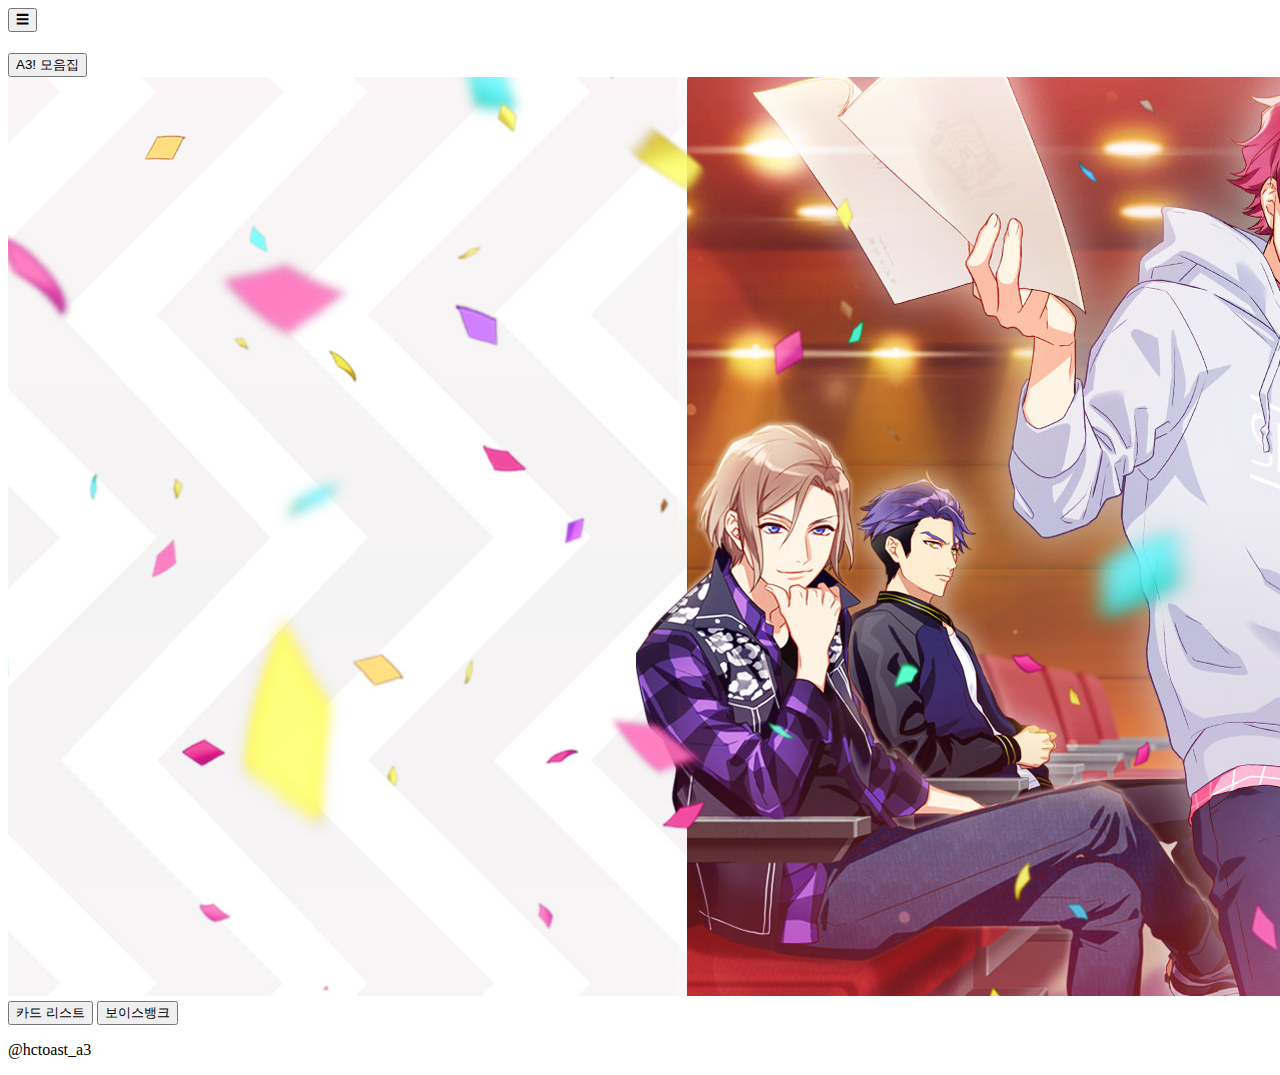
==== index.html @ 67ece7a7 "Update index.html" ====
<!DOCTYPE html>
<html lang="ko">
<head>
  <meta charset="UTF-8">
  <meta name="viewport" content="width=device-width, initial-scale=1.0>
  <title>mobile</title>
  <link rel="stylesheet" href="style.css">
</head>
<body>
    <header>
        <nav class="top-nav">
            <button class="menu-button">☰</button>
            <h1></h1>
            <button class="home-button">A3! 모음집</button>
        </nav>
    </header>
    <main>
<section>
      <div class="hero">
    <div class="hero-container">
        <img src="assets/images/slide2_pc.jpg" alt="Hero Image" class="hero-image">
    </div>
</div>
</section>
        <section class="button-group">
            <button class="card-list">카드 리스트</button>
            <button class="voice-bank">보이스뱅크</button>
        </section>
    </main>
    <footer>
        <p>@hctoast_a3</p>
    </footer>
    <script src="script.js"></script>
</body>
</html>
---- style.css ----
body {
    margin: 0;
    font-family: Arial, sans-serif;
    background-color: #ffffff;
}
header {
    position: absolute;
    width: 100%;
    top: 0;
    left: 0;
    z-index: 10;
    background: transparent; /* 헤더를 투명하게 */
    border: none;
}

.top-nav {
    display: flex;
    justify-content: space-between;
    align-items: center;
    padding: 10px 20px;
    color: white; /* 텍스트 가독성을 위해 흰색 설정 */
    background: none; /* 박스 배경 완전히 제거 */
}

.hero-container {
    display: flex;
    width: 100%;
    aspect-ratio: 360 / 720; /* 360x720 비율 유지 */
    justify-content: center; /* 가로 중앙 정렬 */
    align-items: center; /* 세로로 센터 */
    height: 300px; /* 컨테이너 높이 설정 */
    height: auto;
    overflow: hidden; /* 이미지가 테두리 밖으로 나가지 않도록 설정 */
    background: transparent; /* 필요 시 배경색 설정 */
    border-bottom-left-radius: 50px; /* 하단 테두리 둥글게 */
    border-bottom-right-radius: 50px; /* 하단 테두리 둥글게 */
}

.hero-image {
    height: 100%;
    display: block;
    object-fit: cover; /* 컨테이너에 맞게 자르기 */
}

.button-group {
    display: flex;
    justify-content: space-around;
    padding: 20px;
}

button {
  padding:;
  border: none;
  border-radius: 10px;
  background: transparent;
  cursor: pointer;
  font-size: 16px;
  font-weight: bold;
}
.card-list, .voice-bank {
      padding: 60px 50px;
      border: none;
      border-radius: 10px;
      background-color: blue;
      cursor: pointer;
      font-size: 16px;
      font-weight: bold;
}
.card-list:hover, .voice-bank:hover {
    background-color: #f0f0f0;
}
footer {
  text-align: center;
}
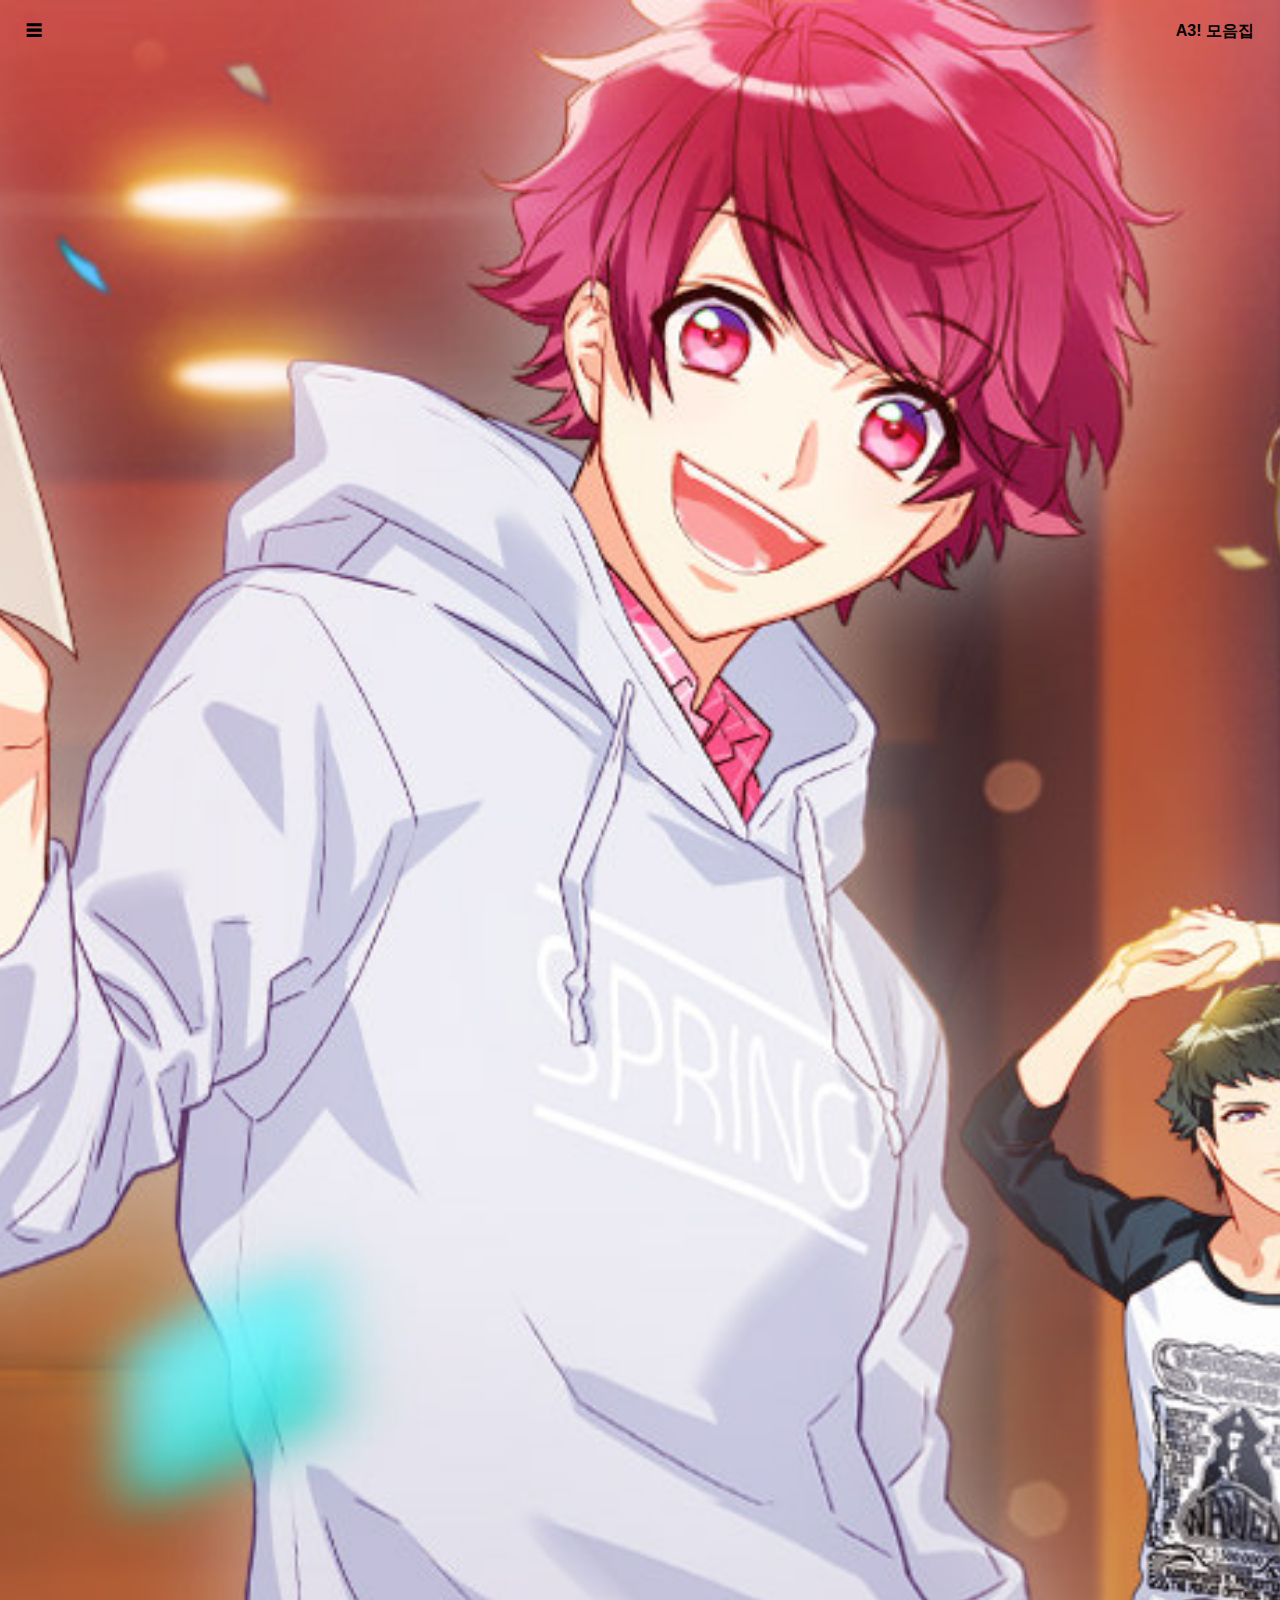
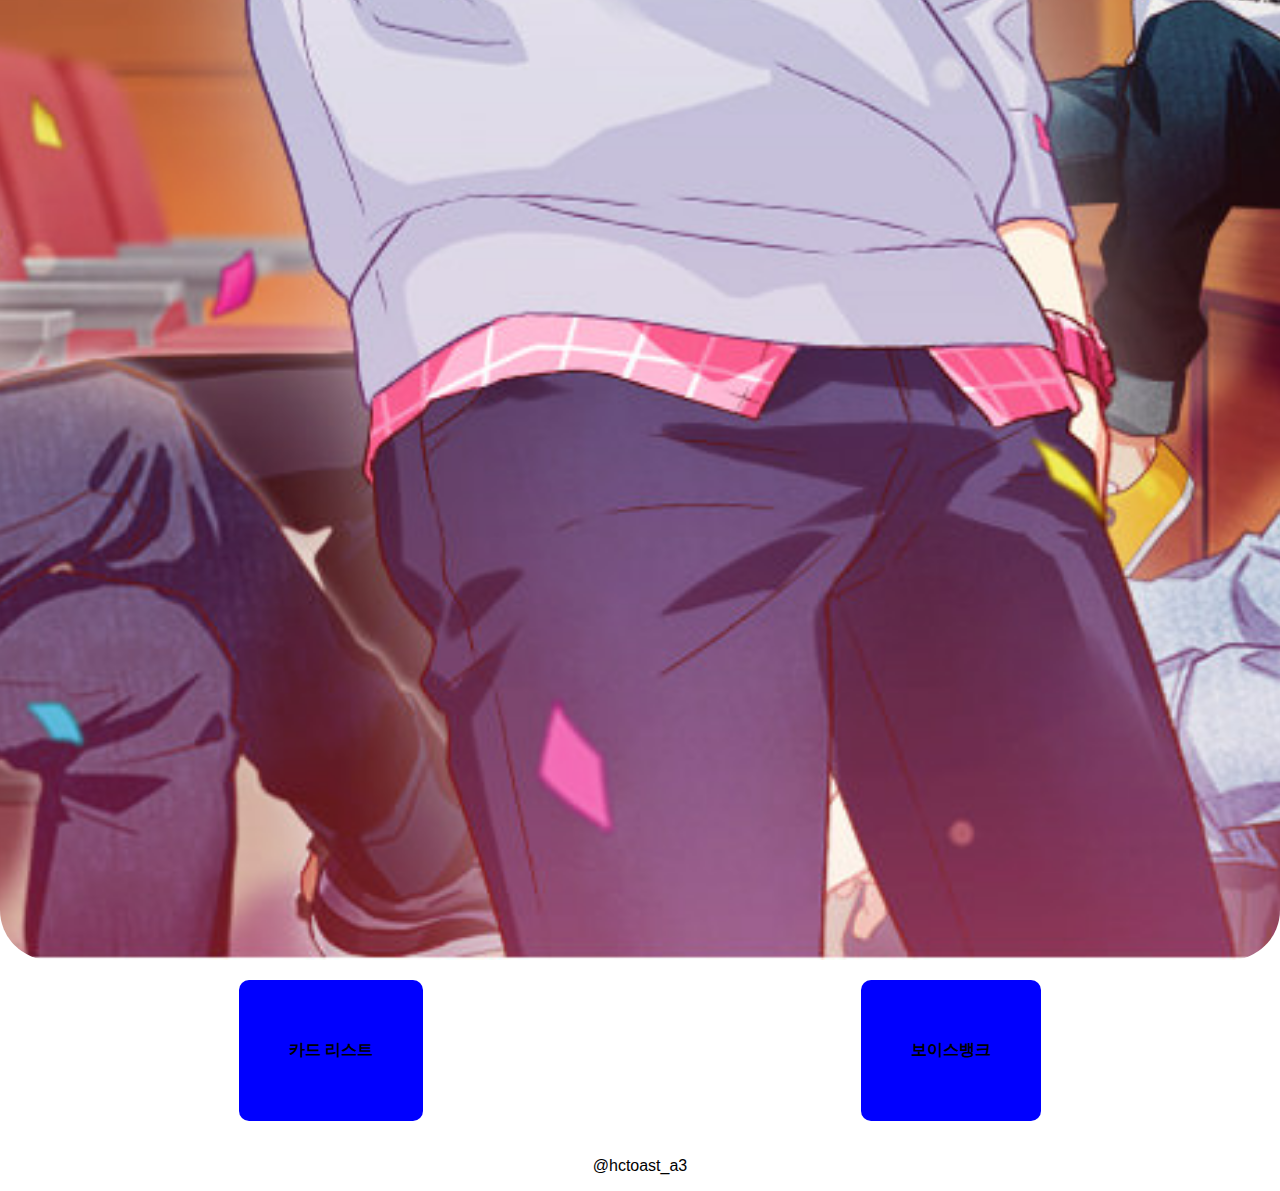
==== commit ac56df0c: "Update index.html" ====
--- a/index.html
+++ b/index.html
@@ -2,7 +2,7 @@
 <html lang="ko">
 <head>
   <meta charset="UTF-8">
-  <meta name="viewport" content="width=device-width, initial-scale=1.0>
+  <meta name="viewport" content="width=device-width, initial-scale=1.0">
   <title>mobile</title>
   <link rel="stylesheet" href="style.css">
 </head>
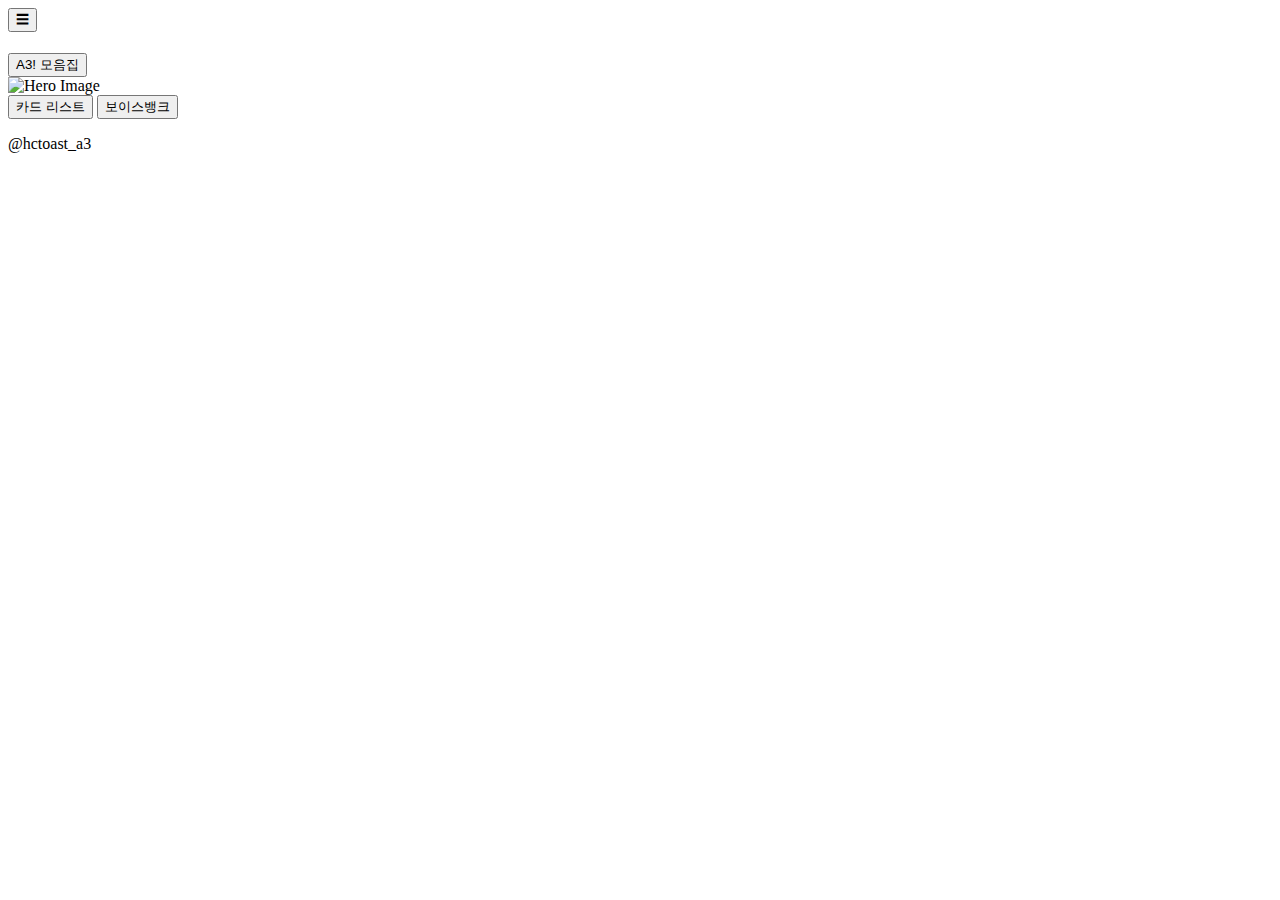
==== commit cdab58a6: "Update index.html" ====
--- a/index.html
+++ b/index.html
@@ -4,7 +4,7 @@
   <meta charset="UTF-8">
   <meta name="viewport" content="width=device-width, initial-scale=1.0">
   <title>mobile</title>
-  <link rel="stylesheet" href="style.css">
+  <link rel="stylesheet" href="file://d:/mobile/style.css">
 </head>
 <body>
     <header>
@@ -18,7 +18,7 @@
 <section>
       <div class="hero">
     <div class="hero-container">
-        <img src="assets/images/slide2_pc.jpg" alt="Hero Image" class="hero-image">
+        <img src="file://d:/slide2_pc.jpg" alt="Hero Image" class="hero-image">
     </div>
 </div>
 </section>
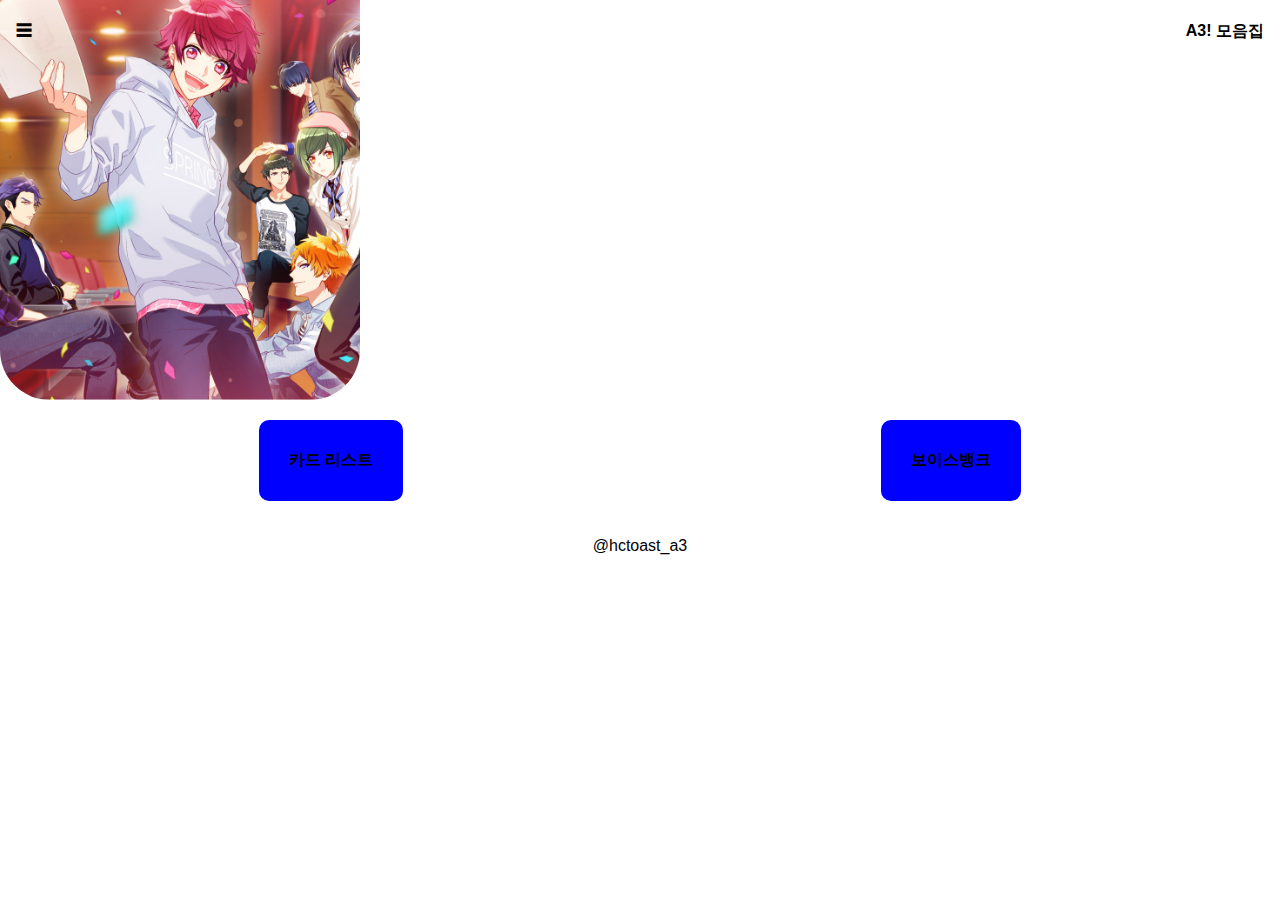
==== commit ee096e53: "Update index.html" ====
--- a/index.html
+++ b/index.html
@@ -4,7 +4,7 @@
   <meta charset="UTF-8">
   <meta name="viewport" content="width=device-width, initial-scale=1.0">
   <title>mobile</title>
-  <link rel="stylesheet" href="file://d:/mobile/style.css">
+  <link rel="stylesheet" href="style.css">
 </head>
 <body>
     <header>
@@ -18,7 +18,7 @@
 <section>
       <div class="hero">
     <div class="hero-container">
-        <img src="file://d:/slide2_pc.jpg" alt="Hero Image" class="hero-image">
+        <img src="assets/images/slide2_pc.jpg" alt="Hero Image" class="hero-image">
     </div>
 </div>
 </section>
--- a/style.css
+++ b/style.css
@@ -0,0 +1,74 @@
+body {
+    margin: 0;
+    font-family: Arial, sans-serif;
+    background-color: #ffffff;
+}
+header {
+    position: absolute;
+    width: 100%;
+    top: 0;
+    left: 0;
+    z-index: 10;
+    background: transparent; /* 헤더를 투명하게 */
+    border: none;
+}
+
+.top-nav {
+    display: flex;
+    justify-content: space-between;
+    align-items: center;
+    padding: 10px 10px;
+    color: white; /* 텍스트 가독성을 위해 흰색 설정 */
+    background: none; /* 박스 배경 완전히 제거 */
+}
+
+.hero-container {
+    display: flex;
+    aspect-ratio: 360 / 720; /* 360x720 비율 유지 */
+    justify-content: center; /* 가로 중앙 정렬 */
+    align-items: center; /* 세로로 센터 */
+    width: 360px;
+    height: 400px; /* 컨테이너 높이 설정 */
+    overflow: hidden; /* 이미지가 테두리 밖으로 나가지 않도록 설정 */
+    background: transparent; /* 필요 시 배경색 설정 */
+    border-bottom-left-radius: 50px; /* 하단 테두리 둥글게 */
+    border-bottom-right-radius: 50px; /* 하단 테두리 둥글게 */
+}
+
+.hero-image {
+    height: 100%;
+    display: block;
+    object-fit: cover; /* 컨테이너에 맞게 자르기 */
+    object-position: center top; /* 이미지의 상단이 보이도록 설정 */
+}
+
+.button-group {
+    display: flex;
+    justify-content: space-around;
+    padding: 20px;
+}
+
+button {
+  padding:;
+  border: none;
+  border-radius: 10px;
+  background: transparent;
+  cursor: pointer;
+  font-size: 16px;
+  font-weight: bold;
+}
+.card-list, .voice-bank {
+      padding: 30px 30px;
+      border: none;
+      border-radius: 10px;
+      background-color: blue;
+      cursor: pointer;
+      font-size: 16px;
+      font-weight: bold;
+}
+.card-list:hover, .voice-bank:hover {
+    background-color: #f0f0f0;
+}
+footer {
+  text-align: center;
+}
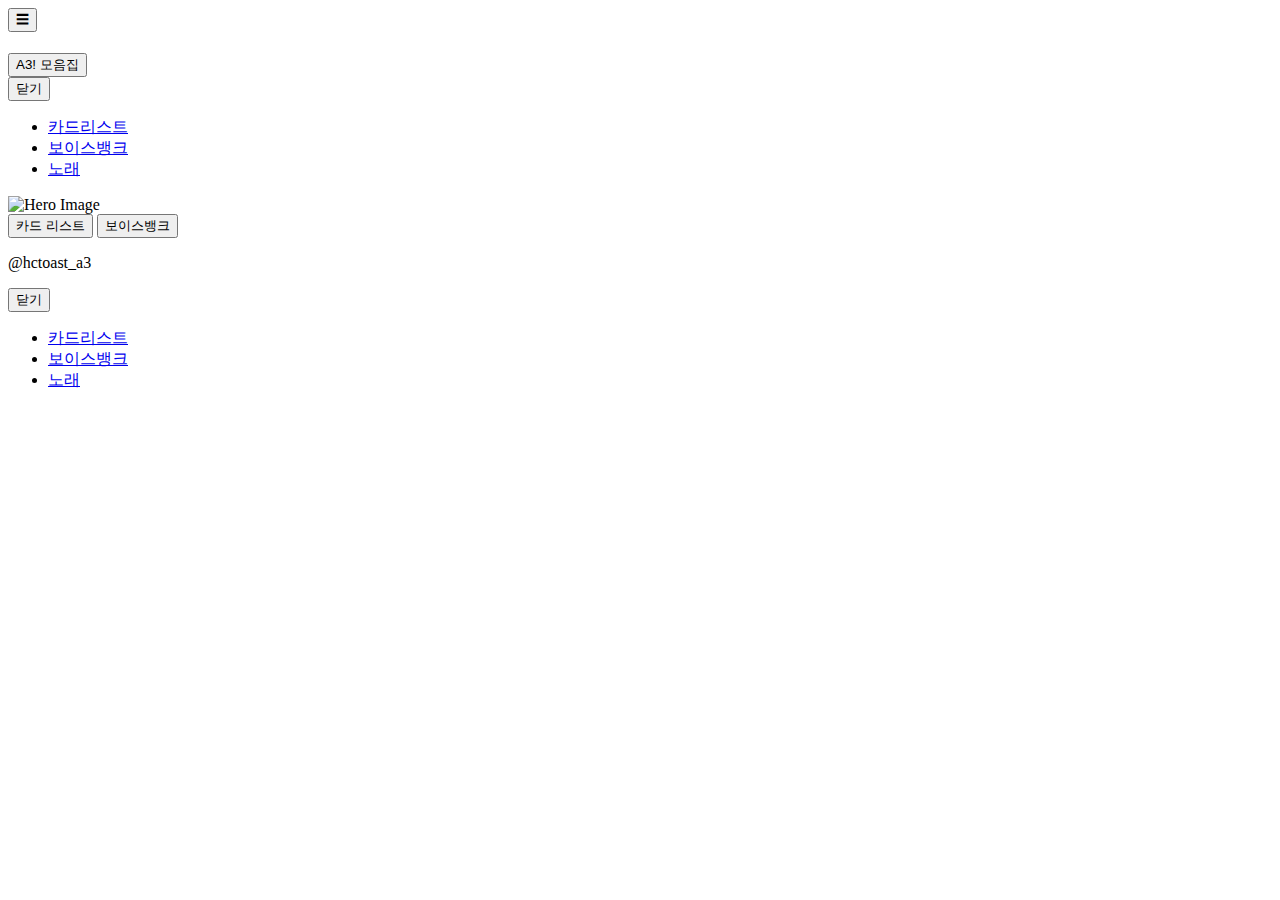
==== commit c3b0dc64: "Update index.html" ====
--- a/index.html
+++ b/index.html
@@ -4,32 +4,51 @@
   <meta charset="UTF-8">
   <meta name="viewport" content="width=device-width, initial-scale=1.0">
   <title>mobile</title>
-  <link rel="stylesheet" href="style.css">
+  <link rel="stylesheet" href="file://d:/mobile/style.css">
 </head>
 <body>
     <header>
         <nav class="top-nav">
-            <button class="menu-button">☰</button>
+            <button class="menu-button" id="menu-toggle">☰</button>
             <h1></h1>
             <button class="home-button">A3! 모음집</button>
         </nav>
+        <nav class="floating-menu" id="floating-menu">
+            <button class="menu-close" id="menu-close">닫기</button>
+           <ul>
+               <li><a href="#section1">카드리스트</a></li>
+               <li><a href="#section2">보이스뱅크</a></li>
+               <li><a href="#section3">노래</a></li>
+           </ul>
+       </nav>
     </header>
     <main>
 <section>
       <div class="hero">
     <div class="hero-container">
-        <img src="assets/images/slide2_pc.jpg" alt="Hero Image" class="hero-image">
+        <img src="file://d:/slide2_pc.jpg" alt="Hero Image" class="hero-image">
     </div>
 </div>
 </section>
         <section class="button-group">
             <button class="card-list">카드 리스트</button>
-            <button class="voice-bank">보이스뱅크</button>
+          <a href="file://d:/mobile/voice_bank.html"> <button class="voice-bank">보이스뱅크</button> </a>
         </section>
     </main>
+
     <footer>
         <p>@hctoast_a3</p>
     </footer>
-    <script src="script.js"></script>
+
+    <nav class="floating-menu" id="floating-menu">
+       <button class="menu-close" id="menu-close">닫기</button>
+       <ul>
+           <li><a href="#section1">카드리스트</a></li>
+           <li><a href="#section2">보이스뱅크</a></li>
+           <li><a href="#section3">노래</a></li>
+       </ul>
+   </nav>
+
+    <script src="file://d:/mobile/script.js"></script>
 </body>
 </html>
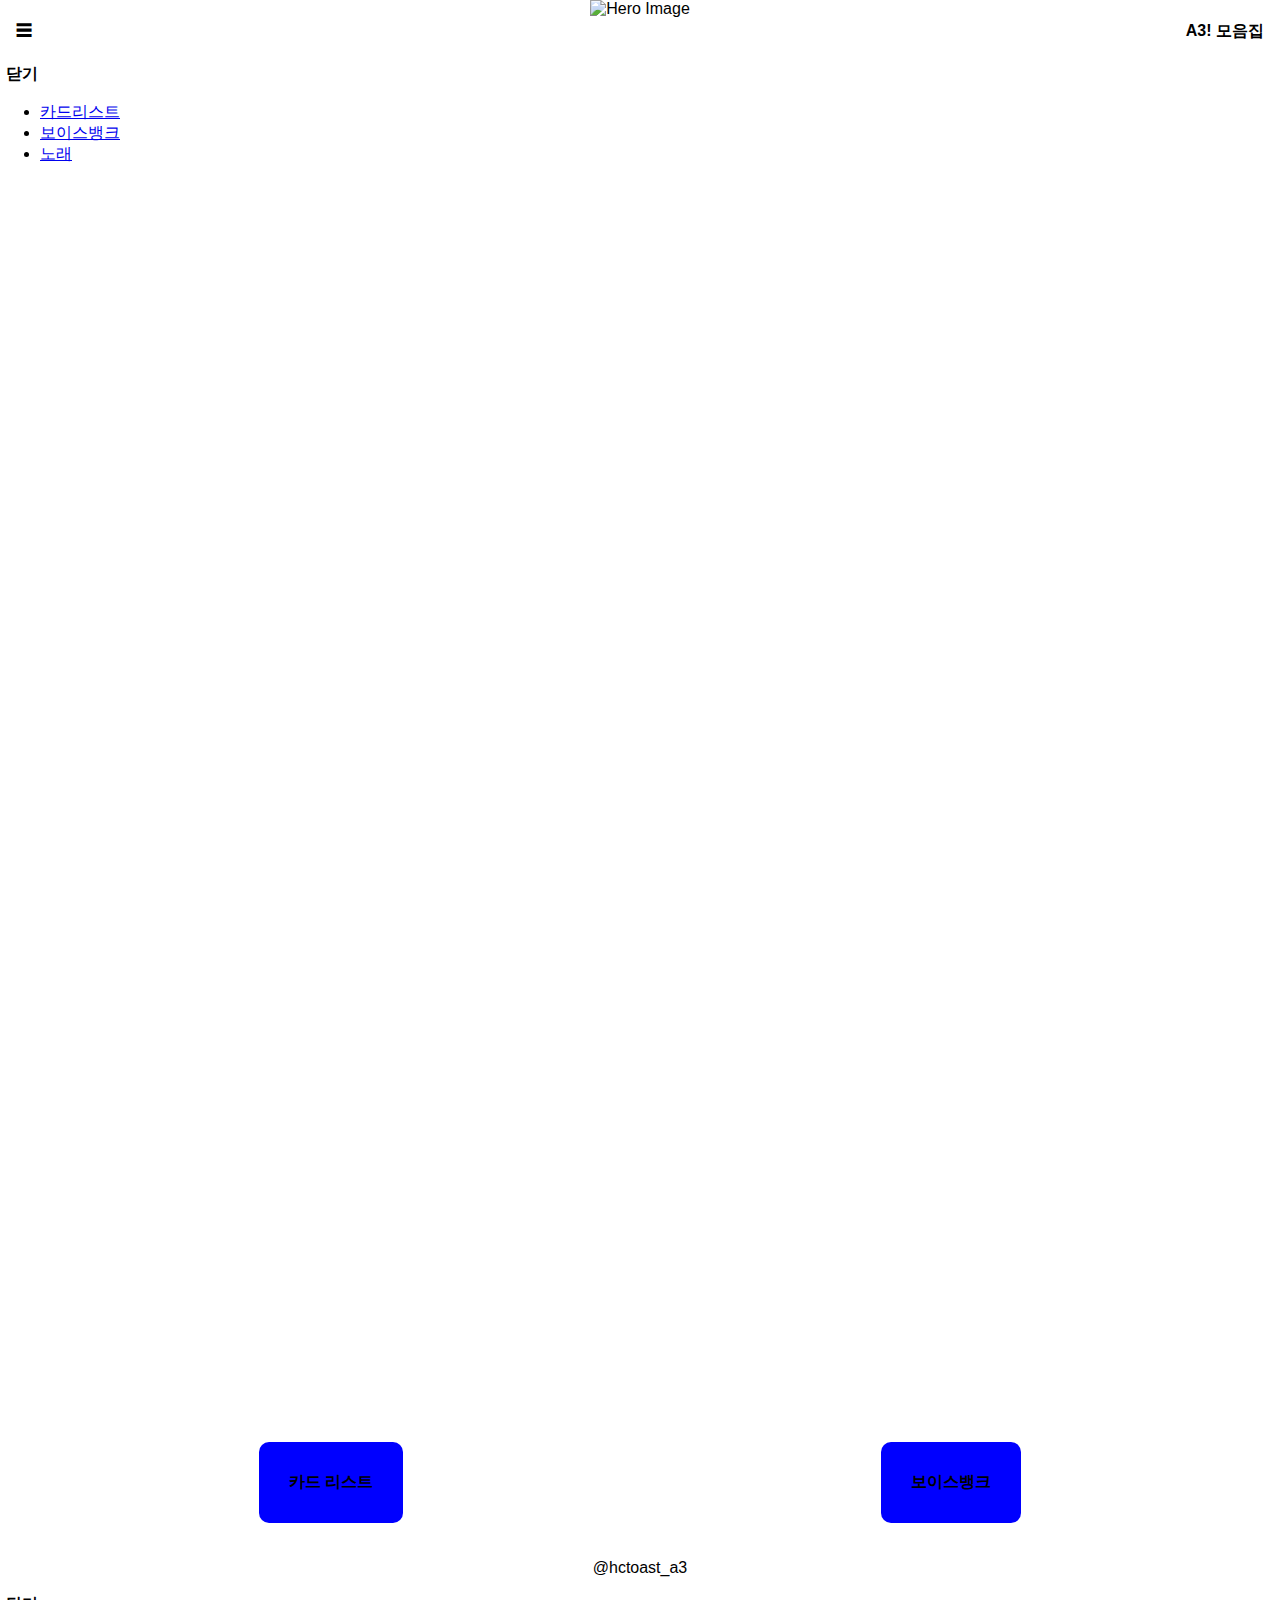
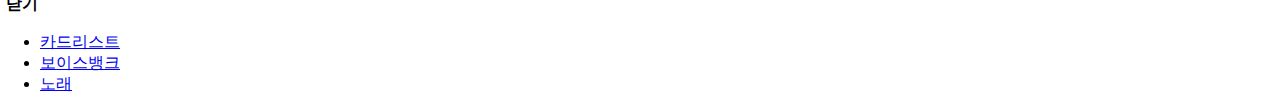
==== commit 831708ac: "Update index.html" ====
--- a/index.html
+++ b/index.html
@@ -4,7 +4,7 @@
   <meta charset="UTF-8">
   <meta name="viewport" content="width=device-width, initial-scale=1.0">
   <title>mobile</title>
-  <link rel="stylesheet" href="file://d:/mobile/style.css">
+  <link rel="stylesheet" href="style.css">
 </head>
 <body>
     <header>
@@ -49,6 +49,6 @@
        </ul>
    </nav>
 
-    <script src="file://d:/mobile/script.js"></script>
+    <script src="script.js"></script>
 </body>
 </html>
--- a/style.css
+++ b/style.css
@@ -0,0 +1,74 @@
+body {
+    margin: 0;
+    font-family: Arial, sans-serif;
+    background-color: #ffffff;
+}
+header {
+    position: absolute;
+    width: 100%;
+    top: 0;
+    left: 0;
+    z-index: 10;
+    background: transparent; /* 헤더를 투명하게 */
+    border: none;
+}
+
+.top-nav {
+    display: flex;
+    justify-content: space-between;
+    align-items: center;
+    padding: 10px 10px;
+    color: white; /* 텍스트 가독성을 위해 흰색 설정 */
+    background: none; /* 박스 배경 완전히 제거 */
+}
+
+.hero-container {
+    display: flex;
+    aspect-ratio: 360 / 400; /* 360x720 비율 유지 */
+    justify-content: center; /* 가로 중앙 정렬 */
+    align-items: center; /* 세로로 센터 */
+    width: 100%;
+    height: auto; /* 컨테이너 높이 설정 */
+    overflow: hidden; /* 이미지가 테두리 밖으로 나가지 않도록 설정 */
+    background: transparent; /* 필요 시 배경색 설정 */
+    border-bottom-left-radius: 50px; /* 하단 테두리 둥글게 */
+    border-bottom-right-radius: 50px; /* 하단 테두리 둥글게 */
+}
+
+.hero-image {
+    height: 100%;
+    display: block;
+    object-fit: cover; /* 컨테이너에 맞게 자르기 */
+    object-position: center top; /* 이미지의 상단이 보이도록 설정 */
+}
+
+.button-group {
+    display: flex;
+    justify-content: space-around;
+    padding: 20px;
+}
+
+button {
+  padding:;
+  border: none;
+  border-radius: 10px;
+  background: transparent;
+  cursor: pointer;
+  font-size: 16px;
+  font-weight: bold;
+}
+.card-list, .voice-bank {
+      padding: 30px 30px;
+      border: none;
+      border-radius: 10px;
+      background-color: blue;
+      cursor: pointer;
+      font-size: 16px;
+      font-weight: bold;
+}
+.card-list:hover, .voice-bank:hover {
+    background-color: #f0f0f0;
+}
+footer {
+  text-align: center;
+}
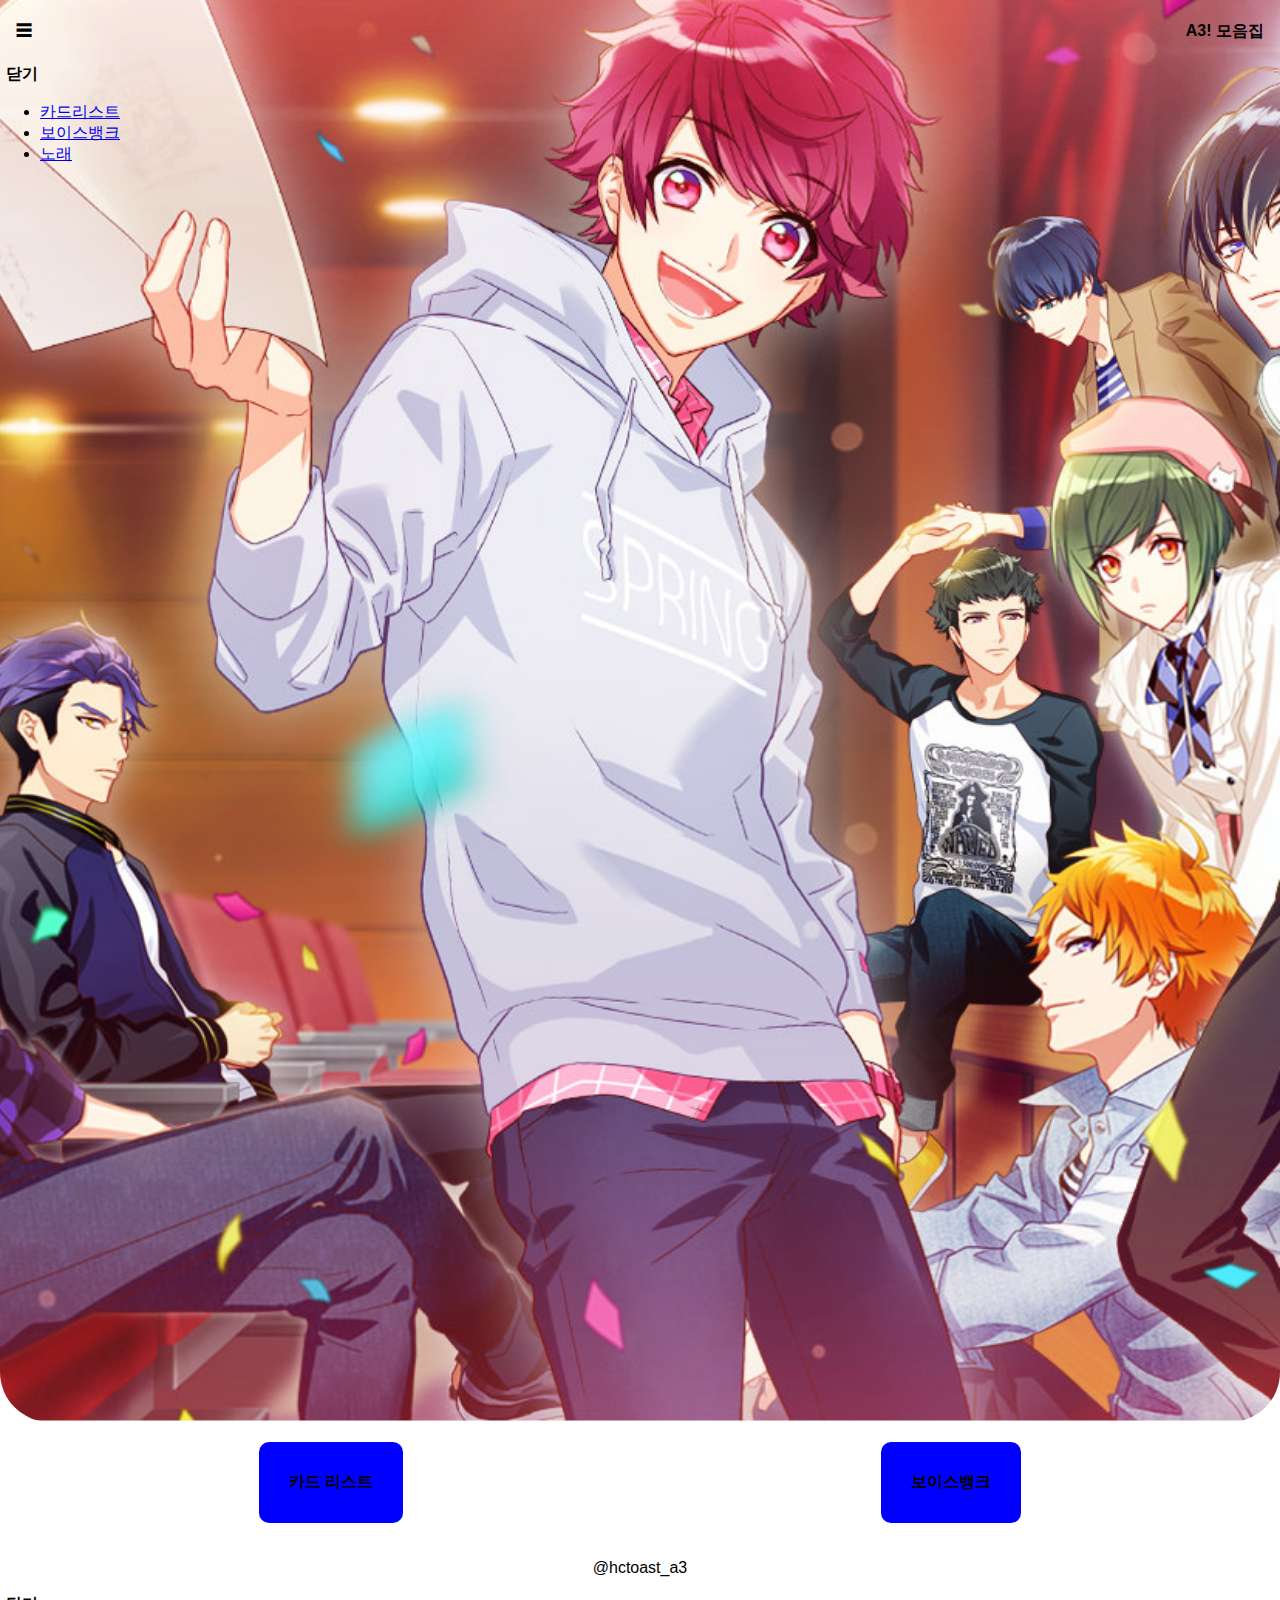
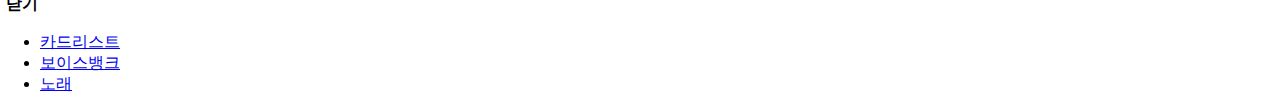
==== commit 81263ca5: "Update index.html" ====
--- a/index.html
+++ b/index.html
@@ -26,13 +26,13 @@
 <section>
       <div class="hero">
     <div class="hero-container">
-        <img src="file://d:/slide2_pc.jpg" alt="Hero Image" class="hero-image">
+        <img src="assets/images/slide2_pc.jpg" alt="Hero Image" class="hero-image">
     </div>
 </div>
 </section>
         <section class="button-group">
             <button class="card-list">카드 리스트</button>
-          <a href="file://d:/mobile/voice_bank.html"> <button class="voice-bank">보이스뱅크</button> </a>
+          <a href="voice-bank.html"> <button class="voice-bank">보이스뱅크</button> </a>
         </section>
     </main>
 
